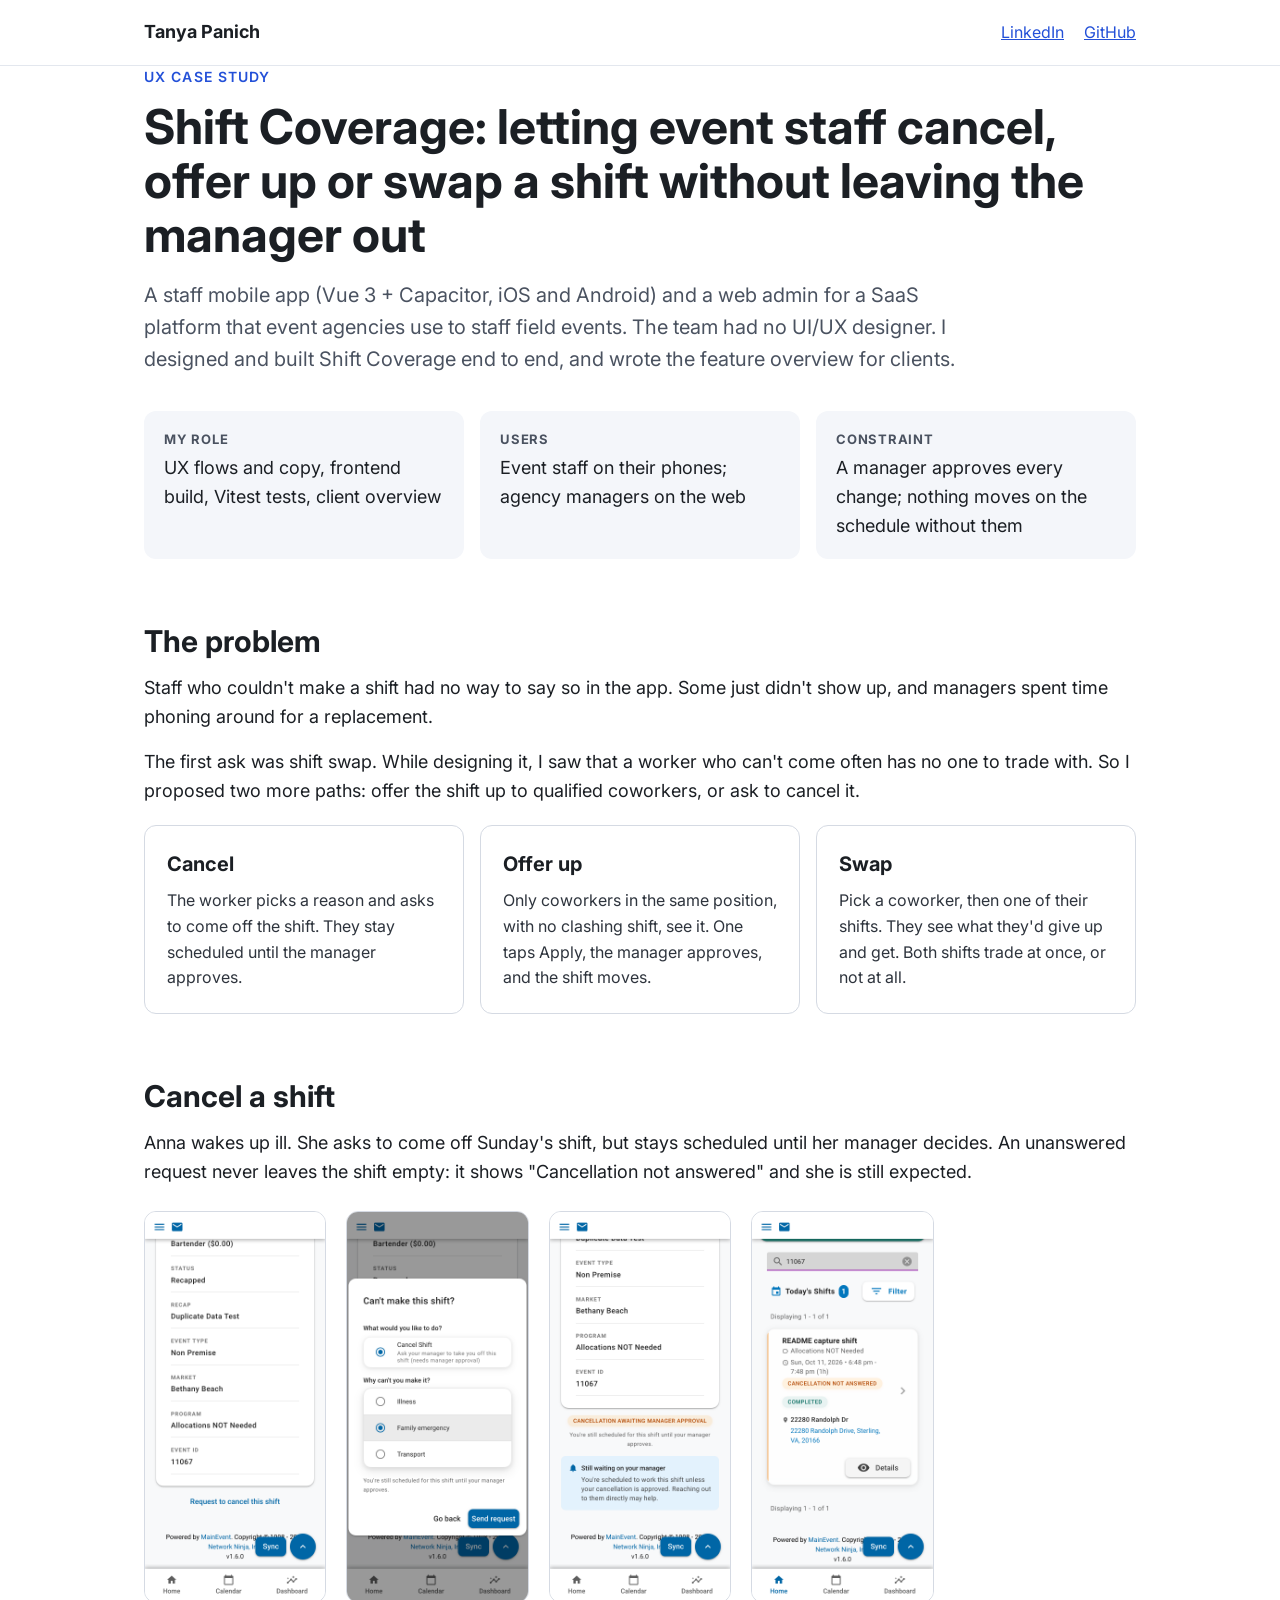
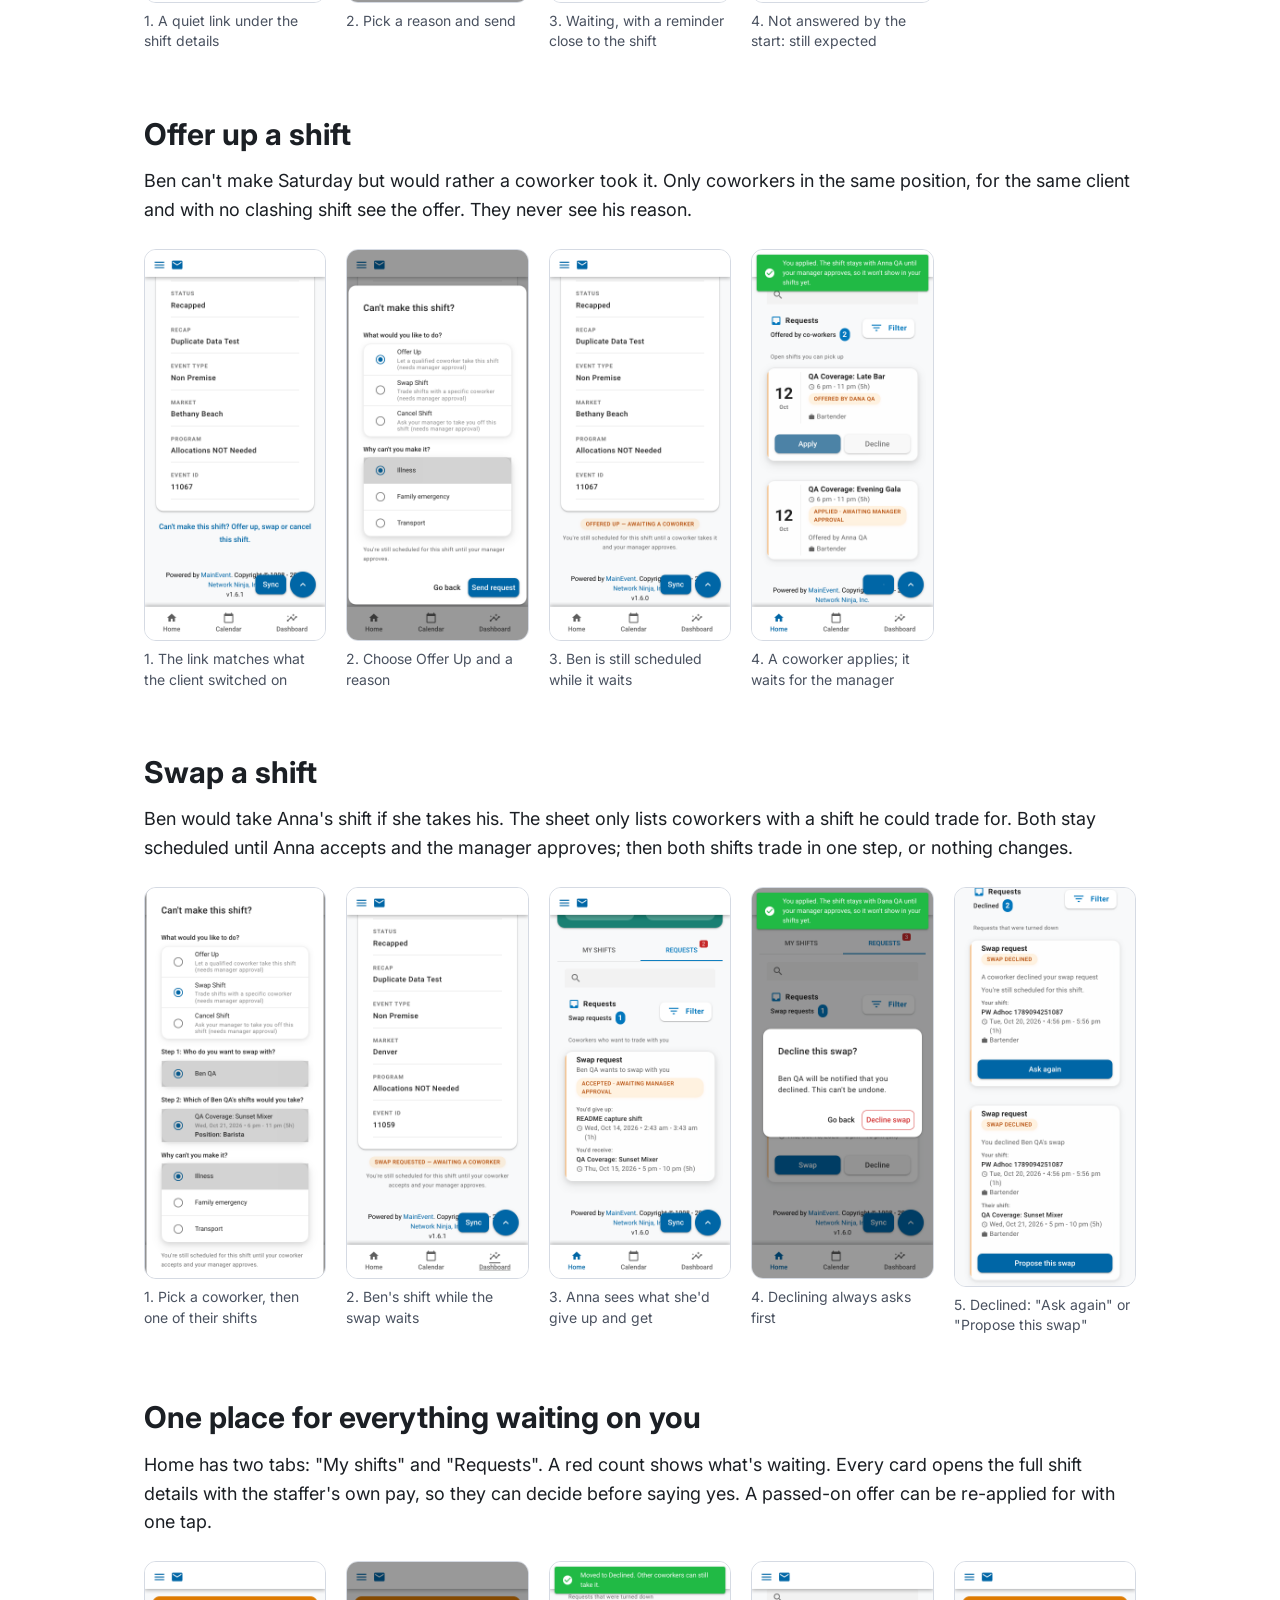
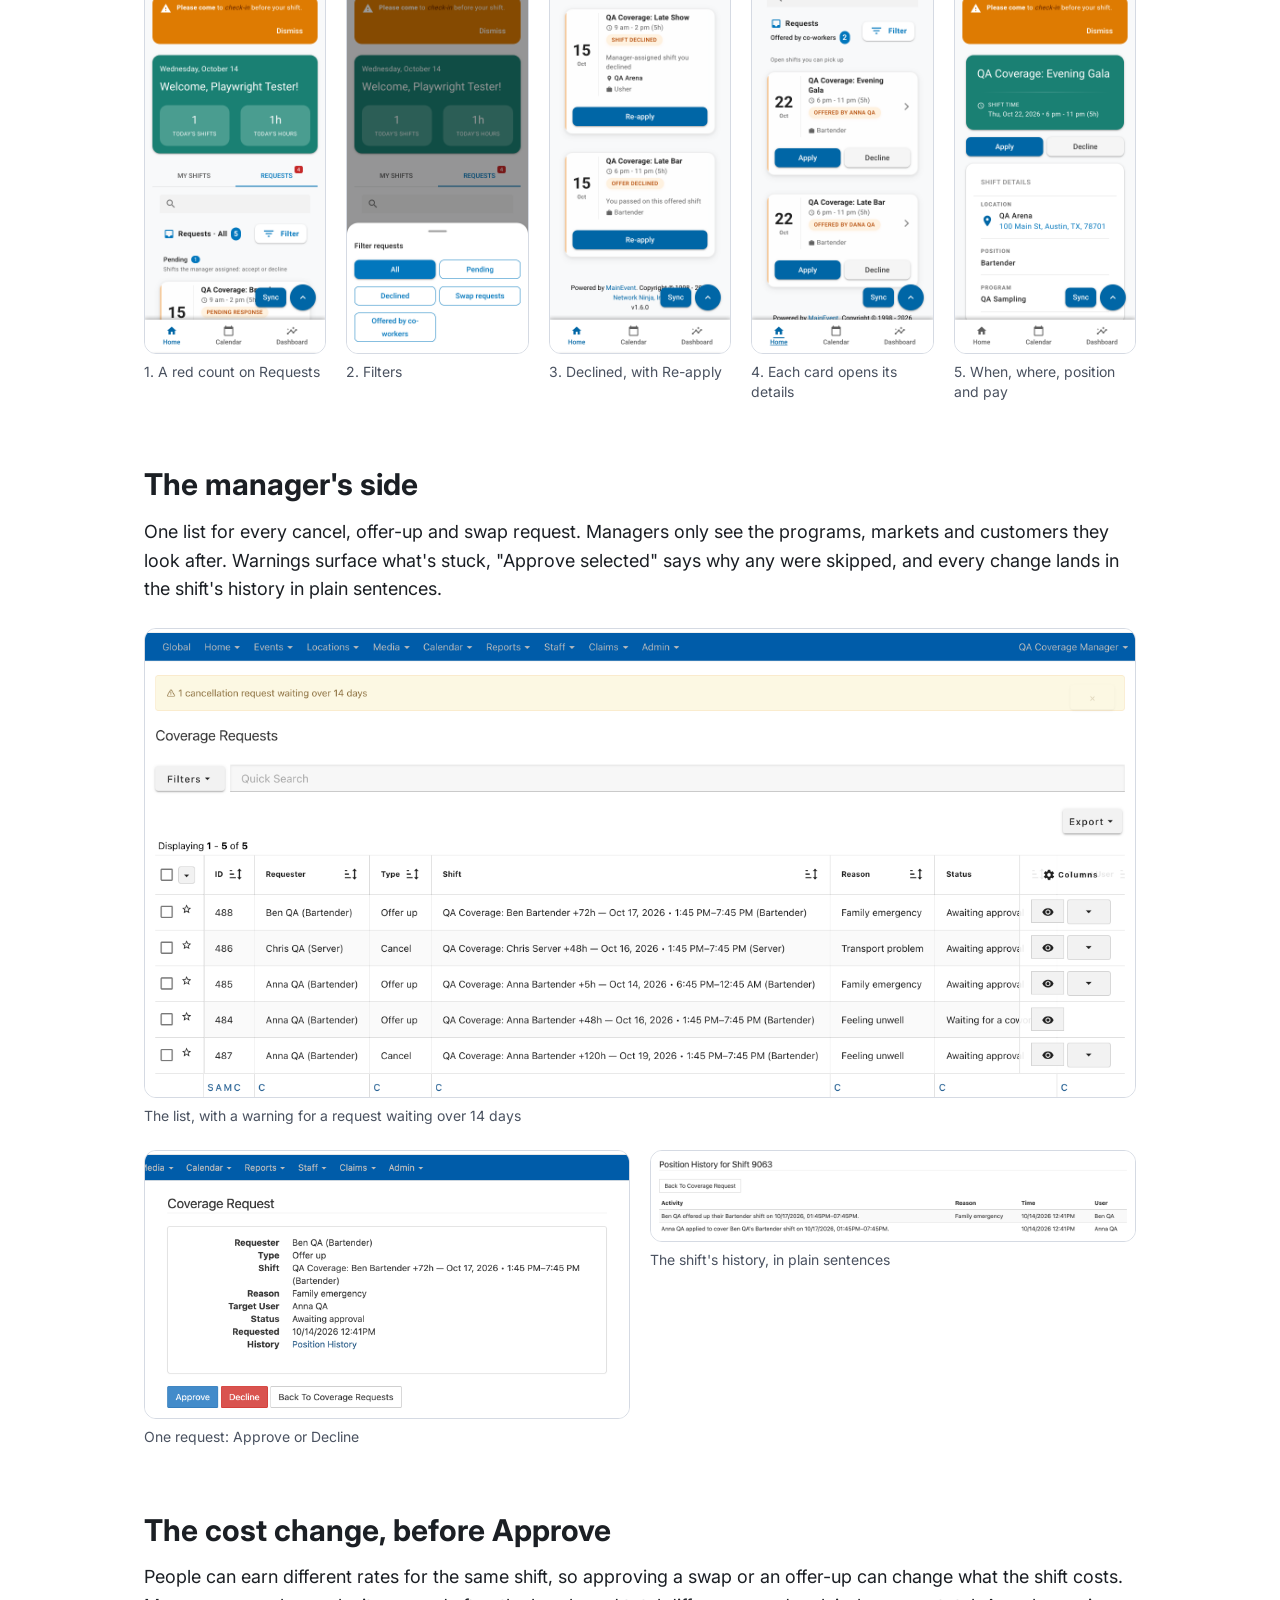
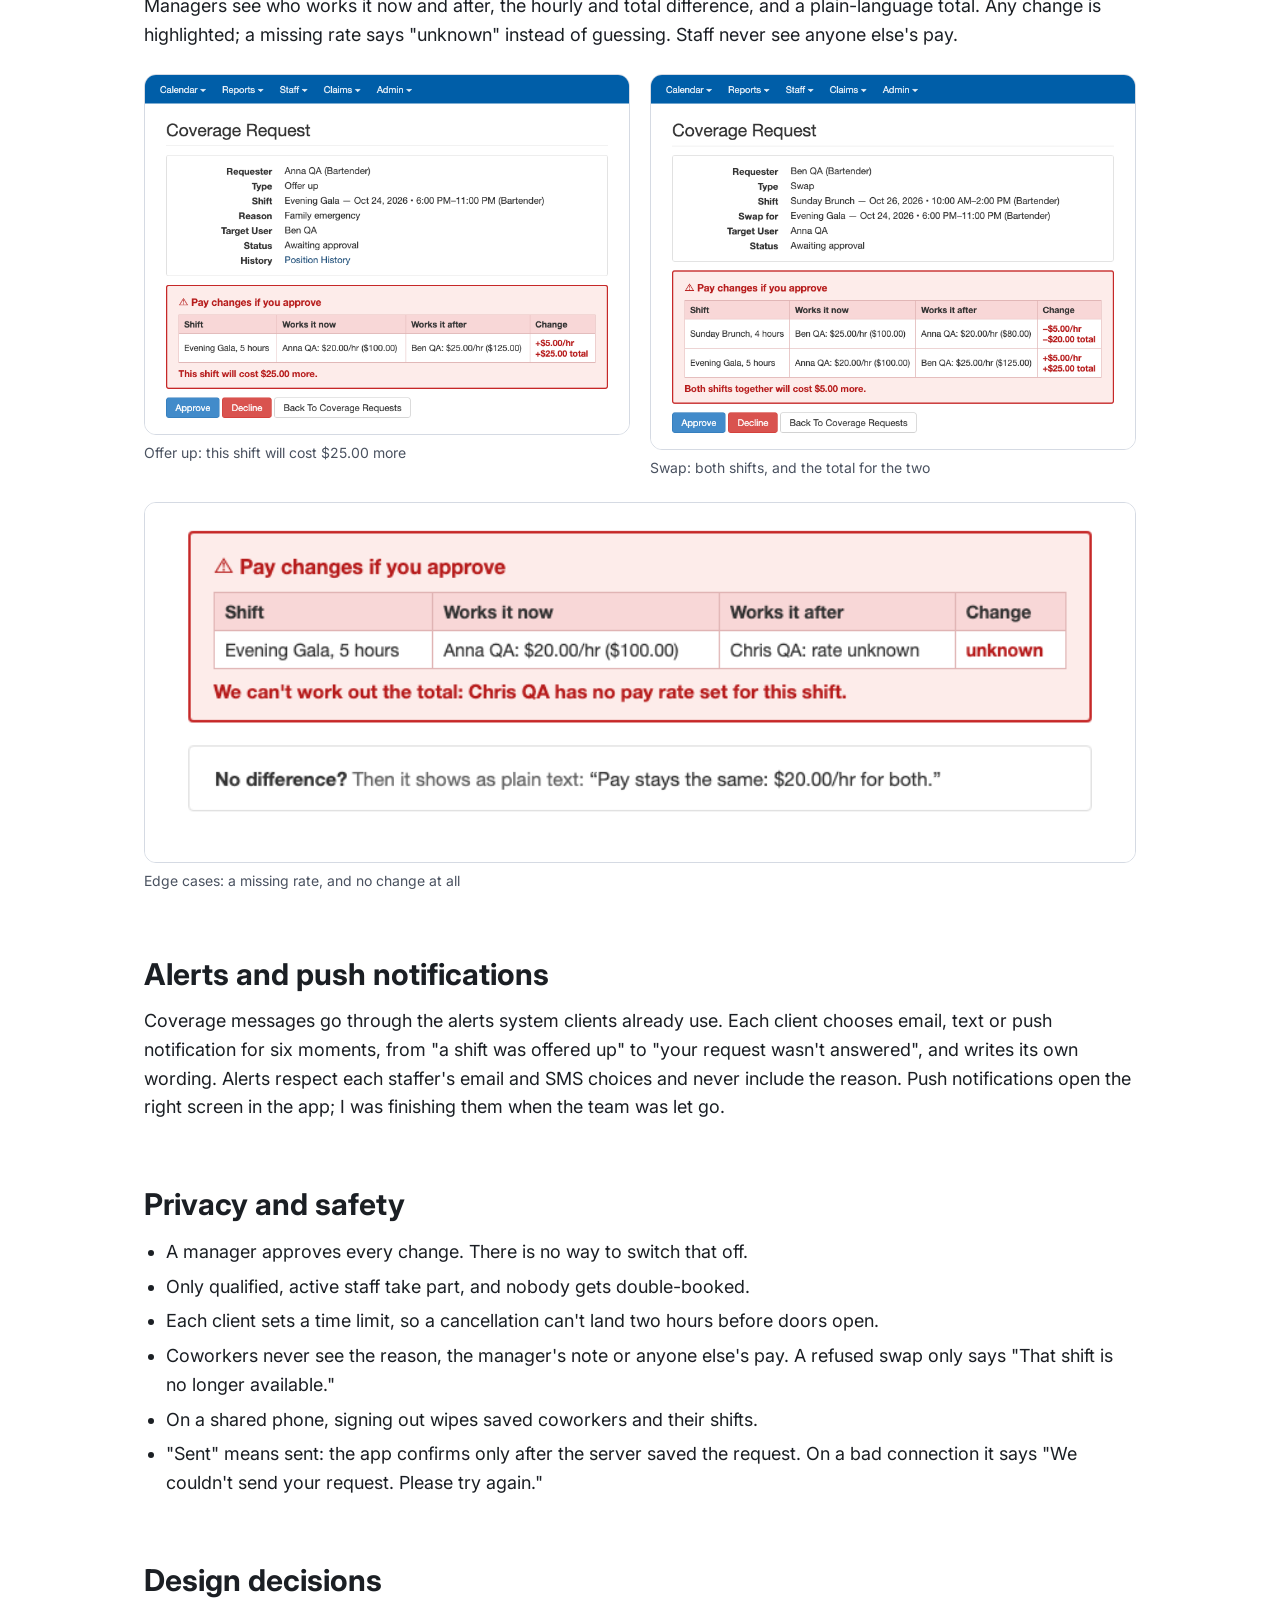
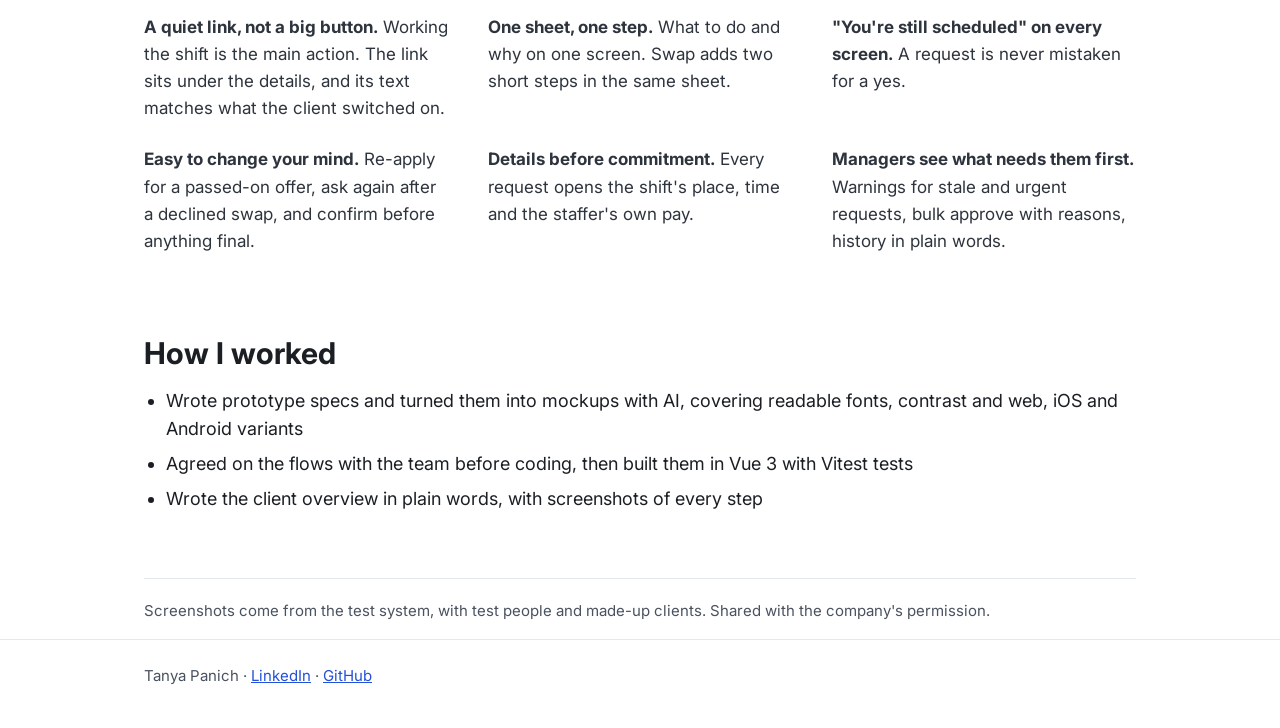
==== shift-coverage/index.html @ e31f06aa "Add files via upload" ====
<!doctype html>
<html lang="en">
<head>
<meta charset="utf-8">
<meta name="viewport" content="width=device-width, initial-scale=1">
<title>Shift Coverage case study · Tanya Panich</title>
<meta name="description" content="UX case study: letting event staff cancel, offer up or swap a shift from their phone, with the manager in control.">
<link rel="preconnect" href="https://fonts.googleapis.com">
<link rel="stylesheet" href="https://fonts.googleapis.com/css2?family=Inter:wght@400;600;700&display=swap">
<link rel="stylesheet" href="../style.css">
</head>
<body>
<header class="site"><div class="wrap">
<a class="name" href="../">Tanya Panich</a>
<nav><a href="https://www.linkedin.com/in/tanyapanich/">LinkedIn</a><a href="https://github.com/TanyaPanich">GitHub</a></nav>
</div></header>

<main class="wrap">
<p class="eyebrow">UX case study</p>
<h1>Shift Coverage: letting event staff cancel, offer up or swap a shift without leaving the manager out</h1>
<p class="lead">A staff mobile app (Vue 3 + Capacitor, iOS and Android) and a web admin for a SaaS platform that event agencies use to staff field events. The team had no UI/UX designer. I designed and built Shift Coverage end to end, and wrote the feature overview for clients.</p>

<div class="meta">
<div><b>My role</b>UX flows and copy, frontend build, Vitest tests, client overview</div>
<div><b>Users</b>Event staff on their phones; agency managers on the web</div>
<div><b>Constraint</b>A manager approves every change; nothing moves on the schedule without them</div>
</div>

<h2>The problem</h2>
<p>Staff who couldn't make a shift had no way to say so in the app. Some just didn't show up, and managers spent time phoning around for a replacement.</p>
<p>The first ask was shift swap. While designing it, I saw that a worker who can't come often has no one to trade with. So I proposed two more paths: offer the shift up to qualified coworkers, or ask to cancel it.</p>

<div class="cards">
<div class="card"><h3>Cancel</h3><p>The worker picks a reason and asks to come off the shift. They stay scheduled until the manager approves.</p></div>
<div class="card"><h3>Offer up</h3><p>Only coworkers in the same position, with no clashing shift, see it. One taps Apply, the manager approves, and the shift moves.</p></div>
<div class="card"><h3>Swap</h3><p>Pick a coworker, then one of their shifts. They see what they'd give up and get. Both shifts trade at once, or not at all.</p></div>
</div>

<h2>Cancel a shift</h2>
<p>Anna wakes up ill. She asks to come off Sunday's shift, but stays scheduled until her manager decides. An unanswered request never leaves the shift empty: it shows "Cancellation not answered" and she is still expected.</p>
<div class="shots">
<figure><a href="images/cancel-1-request-link.png"><img src="images/cancel-1-request-link.png" alt="Shift details with a quiet Request to cancel this shift link" loading="lazy"></a><figcaption>1. A quiet link under the shift details</figcaption></figure>
<figure><a href="images/cancel-2-pick-a-reason.png"><img src="images/cancel-2-pick-a-reason.png" alt="Sheet to pick a reason and send the request" loading="lazy"></a><figcaption>2. Pick a reason and send</figcaption></figure>
<figure><a href="images/cancel-3-awaiting-approval-and-reminder.png"><img src="images/cancel-3-awaiting-approval-and-reminder.png" alt="Cancellation awaiting manager approval, with a reminder" loading="lazy"></a><figcaption>3. Waiting, with a reminder close to the shift</figcaption></figure>
<figure><a href="images/cancel-4-not-answered.png"><img src="images/cancel-4-not-answered.png" alt="Shift card labelled Cancellation not answered" loading="lazy"></a><figcaption>4. Not answered by the start: still expected</figcaption></figure>
</div>

<h2>Offer up a shift</h2>
<p>Ben can't make Saturday but would rather a coworker took it. Only coworkers in the same position, for the same client and with no clashing shift see the offer. They never see his reason.</p>
<div class="shots">
<figure><a href="images/offer-1b-link-offer-swap-or-cancel.png"><img src="images/offer-1b-link-offer-swap-or-cancel.png" alt="Link: Can't make this shift? Offer up, swap or cancel this shift." loading="lazy"></a><figcaption>1. The link matches what the client switched on</figcaption></figure>
<figure><a href="images/offer-2b-choose-offer-up-swap-or-cancel.png"><img src="images/offer-2b-choose-offer-up-swap-or-cancel.png" alt="Sheet with Offer Up selected and a reason" loading="lazy"></a><figcaption>2. Choose Offer Up and a reason</figcaption></figure>
<figure><a href="images/offer-3-awaiting-a-coworker.png"><img src="images/offer-3-awaiting-a-coworker.png" alt="Offered up, awaiting a coworker" loading="lazy"></a><figcaption>3. Ben is still scheduled while it waits</figcaption></figure>
<figure><a href="images/offer-4-coworker-applies.png"><img src="images/offer-4-coworker-applies.png" alt="Coworker view with Apply and Decline" loading="lazy"></a><figcaption>4. A coworker applies; it waits for the manager</figcaption></figure>
</div>

<h2>Swap a shift</h2>
<p>Ben would take Anna's shift if she takes his. The sheet only lists coworkers with a shift he could trade for. Both stay scheduled until Anna accepts and the manager approves; then both shifts trade in one step, or nothing changes.</p>
<div class="shots">
<figure><a href="images/swap-3-pick-coworker-and-shift.png"><img src="images/swap-3-pick-coworker-and-shift.png" alt="Swap Shift: step 1 pick a coworker, step 2 pick one of their shifts" loading="lazy"></a><figcaption>1. Pick a coworker, then one of their shifts</figcaption></figure>
<figure><a href="images/swap-4-swap-requested.png"><img src="images/swap-4-swap-requested.png" alt="Swap requested, awaiting a coworker" loading="lazy"></a><figcaption>2. Ben's shift while the swap waits</figcaption></figure>
<figure><a href="images/swap-1-swap-request-card.png"><img src="images/swap-1-swap-request-card.png" alt="Swap request card showing what you would give up and receive" loading="lazy"></a><figcaption>3. Anna sees what she'd give up and get</figcaption></figure>
<figure><a href="images/swap-2-decline-asks-first.png"><img src="images/swap-2-decline-asks-first.png" alt="Decline this swap confirmation dialog" loading="lazy"></a><figcaption>4. Declining always asks first</figcaption></figure>
<figure><a href="images/swap-5-declined-ask-again.png"><img src="images/swap-5-declined-ask-again.png" alt="Declined swap with Ask again and Propose this swap" loading="lazy"></a><figcaption>5. Declined: "Ask again" or "Propose this swap"</figcaption></figure>
</div>

<h2>One place for everything waiting on you</h2>
<p>Home has two tabs: "My shifts" and "Requests". A red count shows what's waiting. Every card opens the full shift details with the staffer's own pay, so they can decide before saying yes. A passed-on offer can be re-applied for with one tap.</p>
<div class="shots">
<figure><a href="images/requests-1-tab-with-red-count.png"><img src="images/requests-1-tab-with-red-count.png" alt="Home with My shifts and Requests tabs and a red count" loading="lazy"></a><figcaption>1. A red count on Requests</figcaption></figure>
<figure><a href="images/requests-2-filters.png"><img src="images/requests-2-filters.png" alt="Filter sheet: All, Pending, Declined, Swap requests, Offered by co-workers" loading="lazy"></a><figcaption>2. Filters</figcaption></figure>
<figure><a href="images/requests-3-declined-and-reapply.png"><img src="images/requests-3-declined-and-reapply.png" alt="Declined requests with Re-apply buttons" loading="lazy"></a><figcaption>3. Declined, with Re-apply</figcaption></figure>
<figure><a href="images/details-1-card-with-arrow.png"><img src="images/details-1-card-with-arrow.png" alt="Request cards with an arrow to details" loading="lazy"></a><figcaption>4. Each card opens its details</figcaption></figure>
<figure><a href="images/details-2-shift-details.png"><img src="images/details-2-shift-details.png" alt="Shift details with Apply and Decline" loading="lazy"></a><figcaption>5. When, where, position and pay</figcaption></figure>
</div>

<h2>The manager's side</h2>
<p>One list for every cancel, offer-up and swap request. Managers only see the programs, markets and customers they look after. Warnings surface what's stuck, "Approve selected" says why any were skipped, and every change lands in the shift's history in plain sentences.</p>
<div class="shots wide">
<figure><a href="images/manager-1-coverage-requests-list.png"><img src="images/manager-1-coverage-requests-list.png" alt="Coverage Requests list with a warning about a request waiting over 14 days" loading="lazy"></a><figcaption>The list, with a warning for a request waiting over 14 days</figcaption></figure>
</div>
<div class="shots two">
<figure><a href="images/manager-2-approve-or-decline.png"><img src="images/manager-2-approve-or-decline.png" alt="One coverage request with Approve and Decline" loading="lazy"></a><figcaption>One request: Approve or Decline</figcaption></figure>
<figure><a href="images/manager-3-shift-history.png"><img src="images/manager-3-shift-history.png" alt="Position history table in plain sentences" loading="lazy"></a><figcaption>The shift's history, in plain sentences</figcaption></figure>
</div>

<h2>The cost change, before Approve</h2>
<p>People can earn different rates for the same shift, so approving a swap or an offer-up can change what the shift costs. Managers see who works it now and after, the hourly and total difference, and a plain-language total. Any change is highlighted; a missing rate says "unknown" instead of guessing. Staff never see anyone else's pay.</p>
<div class="shots two">
<figure><a href="images/pay-change-offer.png"><img src="images/pay-change-offer.png" alt="Offer-up request where approving costs 25 dollars more" loading="lazy"></a><figcaption>Offer up: this shift will cost $25.00 more</figcaption></figure>
<figure><a href="images/pay-change-swap.png"><img src="images/pay-change-swap.png" alt="Swap request with both shifts and the total difference" loading="lazy"></a><figcaption>Swap: both shifts, and the total for the two</figcaption></figure>
</div>
<div class="shots two">
<figure><a href="images/pay-change-unknown.png"><img src="images/pay-change-unknown.png" alt="A missing pay rate shown as unknown" loading="lazy"></a><figcaption>Edge cases: a missing rate, and no change at all</figcaption></figure>
</div>

<h2>Alerts and push notifications</h2>
<p>Coverage messages go through the alerts system clients already use. Each client chooses email, text or push notification for six moments, from "a shift was offered up" to "your request wasn't answered", and writes its own wording. Alerts respect each staffer's email and SMS choices and never include the reason. Push notifications open the right screen in the app; I was finishing them when the team was let go.</p>

<h2>Privacy and safety</h2>
<ul>
<li>A manager approves every change. There is no way to switch that off.</li>
<li>Only qualified, active staff take part, and nobody gets double-booked.</li>
<li>Each client sets a time limit, so a cancellation can't land two hours before doors open.</li>
<li>Coworkers never see the reason, the manager's note or anyone else's pay. A refused swap only says "That shift is no longer available."</li>
<li>On a shared phone, signing out wipes saved coworkers and their shifts.</li>
<li>"Sent" means sent: the app confirms only after the server saved the request. On a bad connection it says "We couldn't send your request. Please try again."</li>
</ul>

<h2>Design decisions</h2>
<div class="decisions">
<p><b>A quiet link, not a big button.</b> Working the shift is the main action. The link sits under the details, and its text matches what the client switched on.</p>
<p><b>One sheet, one step.</b> What to do and why on one screen. Swap adds two short steps in the same sheet.</p>
<p><b>"You're still scheduled" on every screen.</b> A request is never mistaken for a yes.</p>
<p><b>Easy to change your mind.</b> Re-apply for a passed-on offer, ask again after a declined swap, and confirm before anything final.</p>
<p><b>Details before commitment.</b> Every request opens the shift's place, time and the staffer's own pay.</p>
<p><b>Managers see what needs them first.</b> Warnings for stale and urgent requests, bulk approve with reasons, history in plain words.</p>
</div>

<h2>How I worked</h2>
<ul>
<li>Wrote prototype specs and turned them into mockups with AI, covering readable fonts, contrast and web, iOS and Android variants</li>
<li>Agreed on the flows with the team before coding, then built them in Vue 3 with Vitest tests</li>
<li>Wrote the client overview in plain words, with screenshots of every step</li>
</ul>

<p class="note">Screenshots come from the test system, with test people and made-up clients. Shared with the company's permission.</p>
</main>

<footer><div class="wrap">Tanya Panich · <a href="https://www.linkedin.com/in/tanyapanich/">LinkedIn</a> · <a href="https://github.com/TanyaPanich">GitHub</a></div></footer>
</body>
</html>
---- style.css ----
:root {
  --bg: #ffffff;
  --soft: #f4f6fa;
  --text: #1b1f24;
  --muted: #4a5260;
  --line: #e3e7ee;
  --accent: #2350d8;
  --accent-dark: #1a3ca6;
}
* { box-sizing: border-box; }
html { -webkit-text-size-adjust: 100%; }
body {
  margin: 0;
  background: var(--bg);
  color: var(--text);
  font-family: Inter, system-ui, -apple-system, "Segoe UI", Roboto, sans-serif;
  font-size: 18px;
  line-height: 1.6;
}
a { color: var(--accent); }
a:hover { color: var(--accent-dark); }
.wrap { max-width: 1040px; margin: 0 auto; padding: 0 24px; }
header.site { border-bottom: 1px solid var(--line); }
header.site .wrap { display: flex; flex-wrap: wrap; align-items: center; justify-content: space-between; gap: 8px 24px; padding-top: 18px; padding-bottom: 18px; }
header.site .name { font-weight: 700; text-decoration: none; color: var(--text); }
header.site nav { display: flex; gap: 20px; font-size: 16px; }
main { padding: 56px 0 80px; }
.eyebrow { margin: 0 0 12px; font-size: 14px; font-weight: 600; letter-spacing: 0.08em; text-transform: uppercase; color: var(--accent); }
h1 { margin: 0 0 18px; font-size: clamp(32px, 5vw, 48px); line-height: 1.12; }
h2 { margin: 64px 0 14px; font-size: clamp(24px, 3.2vw, 30px); line-height: 1.25; }
h3 { margin: 0 0 8px; font-size: 20px; }
p { margin: 0 0 16px; }
.lead { font-size: 20px; color: var(--muted); max-width: 820px; }
.meta { display: grid; grid-template-columns: repeat(auto-fit, minmax(220px, 1fr)); gap: 16px; margin: 36px 0 0; }
.meta div { background: var(--soft); border-radius: 12px; padding: 18px 20px; }
.meta b { display: block; font-size: 13px; letter-spacing: 0.06em; text-transform: uppercase; color: var(--muted); margin-bottom: 4px; }
.cards { display: grid; grid-template-columns: repeat(auto-fit, minmax(240px, 1fr)); gap: 16px; margin-top: 20px; }
.card { border: 1px solid #d5dae3; border-radius: 12px; padding: 22px; }
.card p { margin: 0; font-size: 16px; color: #2e343d; }
.shots { display: grid; grid-template-columns: repeat(auto-fill, minmax(170px, 1fr)); gap: 20px; margin: 24px 0 8px; }
.shots.wide { grid-template-columns: 1fr; }
.shots.two { grid-template-columns: repeat(auto-fit, minmax(300px, 1fr)); }
figure { margin: 0; }
figure a { display: block; }
figure img { width: 100%; height: auto; display: block; border: 1px solid #d5dae3; border-radius: 12px; background: #fff; }
figcaption { margin-top: 8px; font-size: 14px; line-height: 1.45; color: var(--muted); }
.decisions { display: grid; grid-template-columns: repeat(auto-fit, minmax(300px, 1fr)); gap: 8px 40px; margin-top: 12px; }
.decisions p { font-size: 17px; color: #2e343d; }
ul { padding-left: 22px; margin: 0 0 16px; }
li { margin: 6px 0; }
.note { margin-top: 64px; padding-top: 20px; border-top: 1px solid var(--line); font-size: 15px; color: var(--muted); }
.project { display: block; text-decoration: none; color: inherit; border: 1px solid #d5dae3; border-radius: 16px; padding: 28px; margin-top: 20px; transition: border-color 0.15s; }
.project:hover { border-color: var(--accent); color: inherit; }
.project h3 { color: var(--accent); }
.project p { color: #2e343d; margin: 0; }
footer { border-top: 1px solid var(--line); padding: 24px 0 40px; font-size: 15px; color: var(--muted); }
@media (max-width: 600px) {
  body { font-size: 17px; }
  main { padding-top: 36px; }
  .shots { grid-template-columns: repeat(2, minmax(0, 1fr)); gap: 14px; }
}
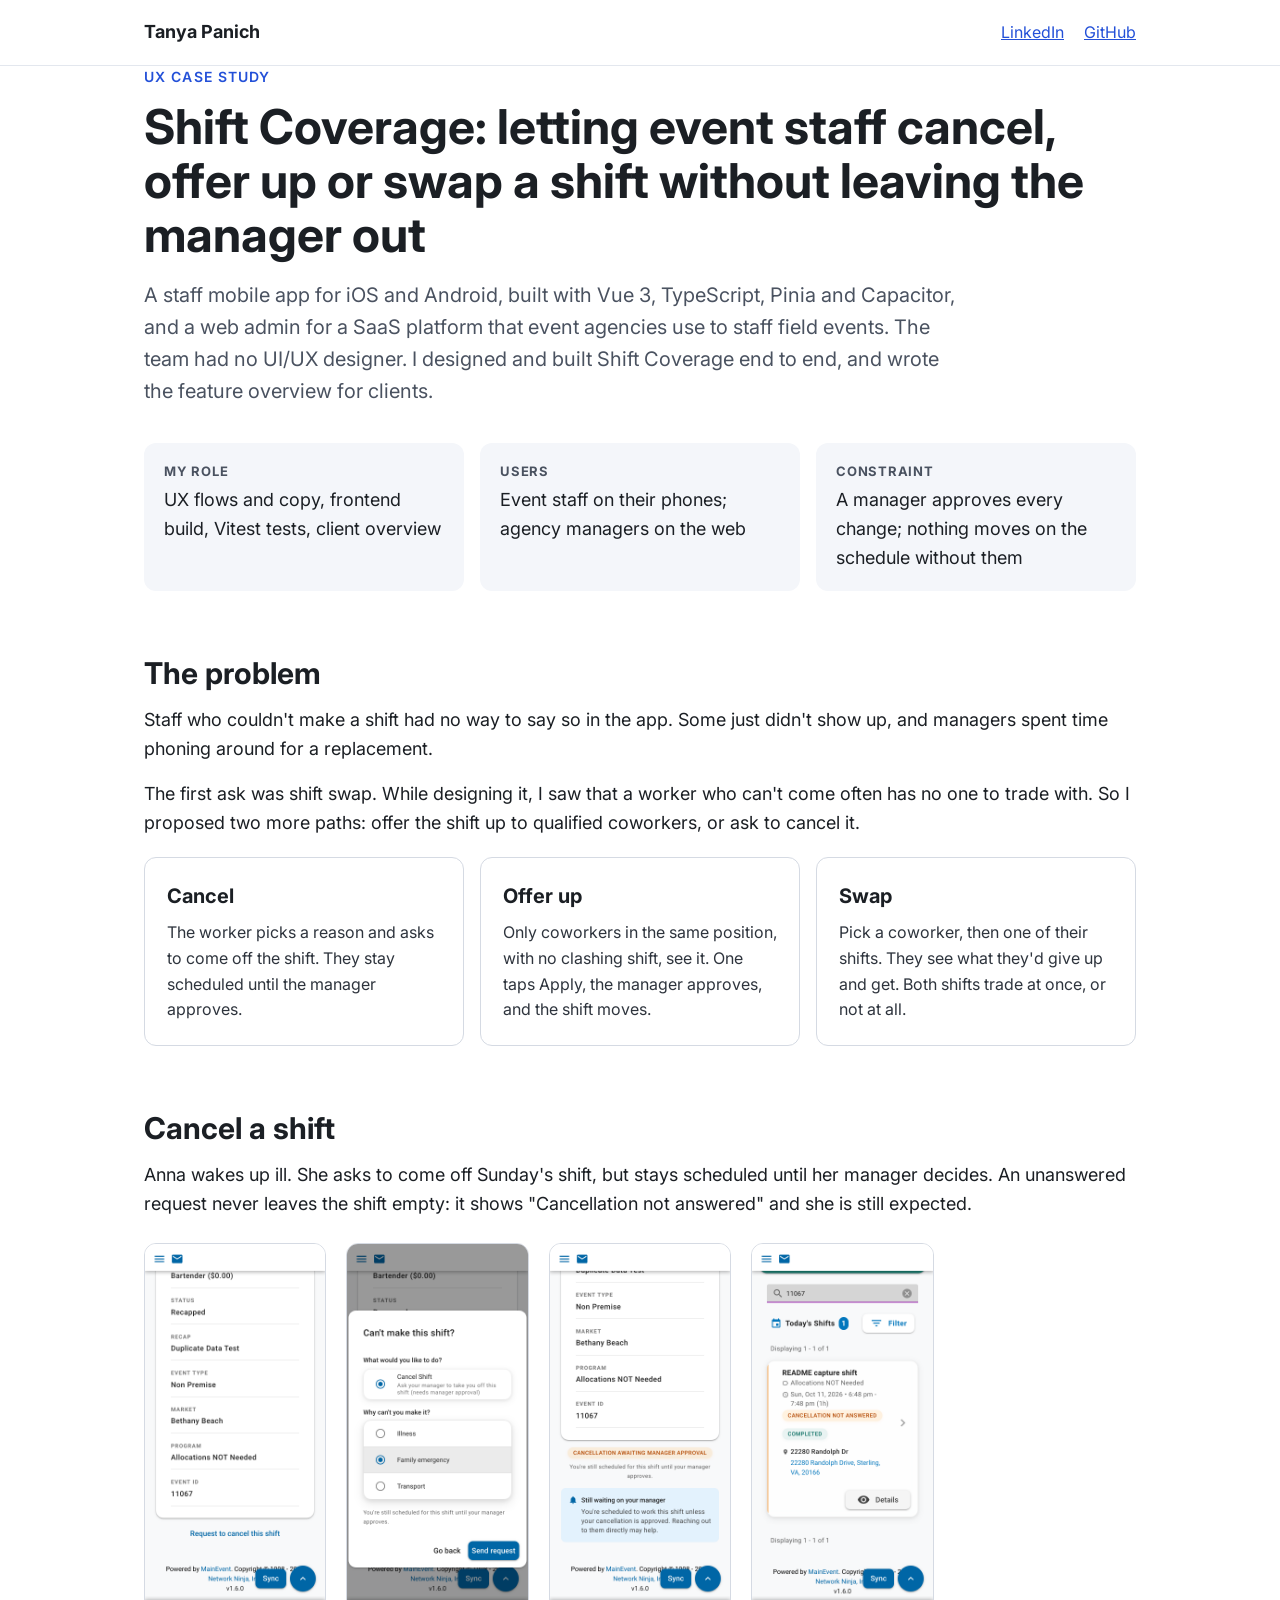
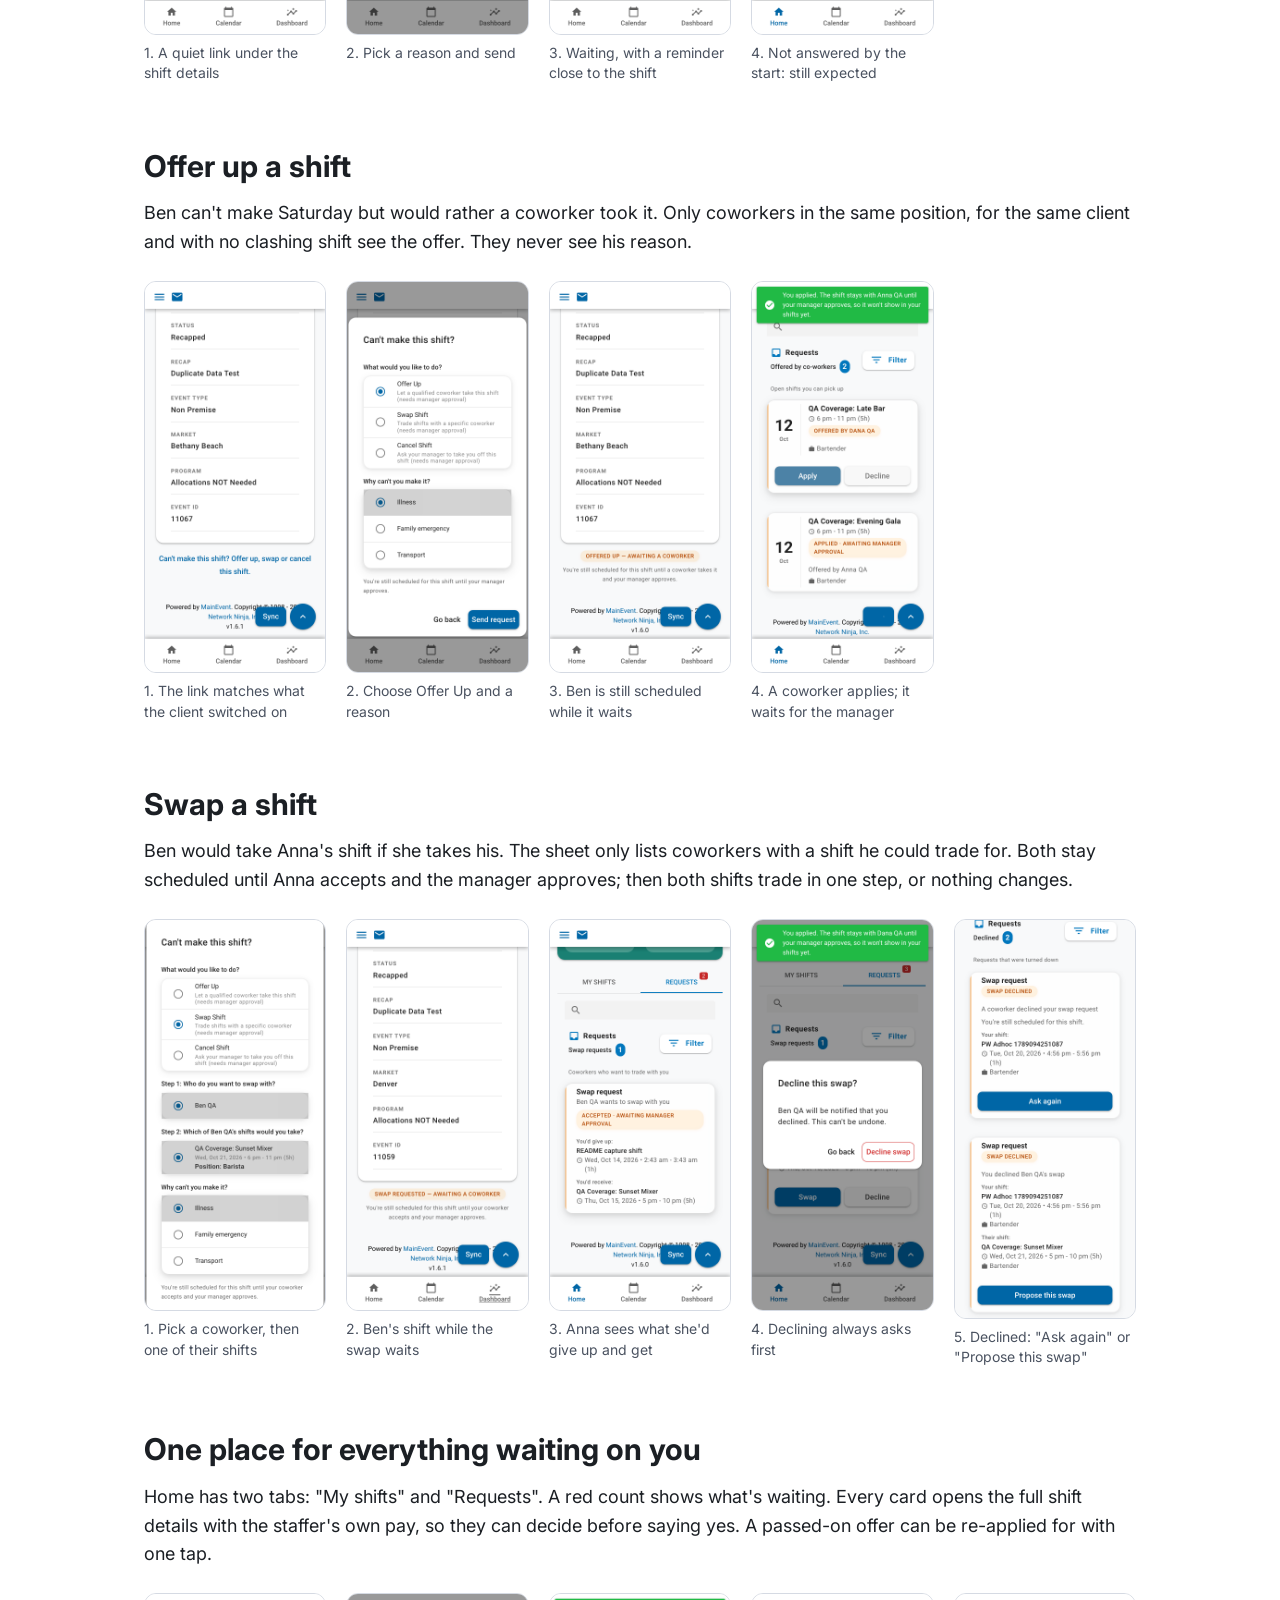
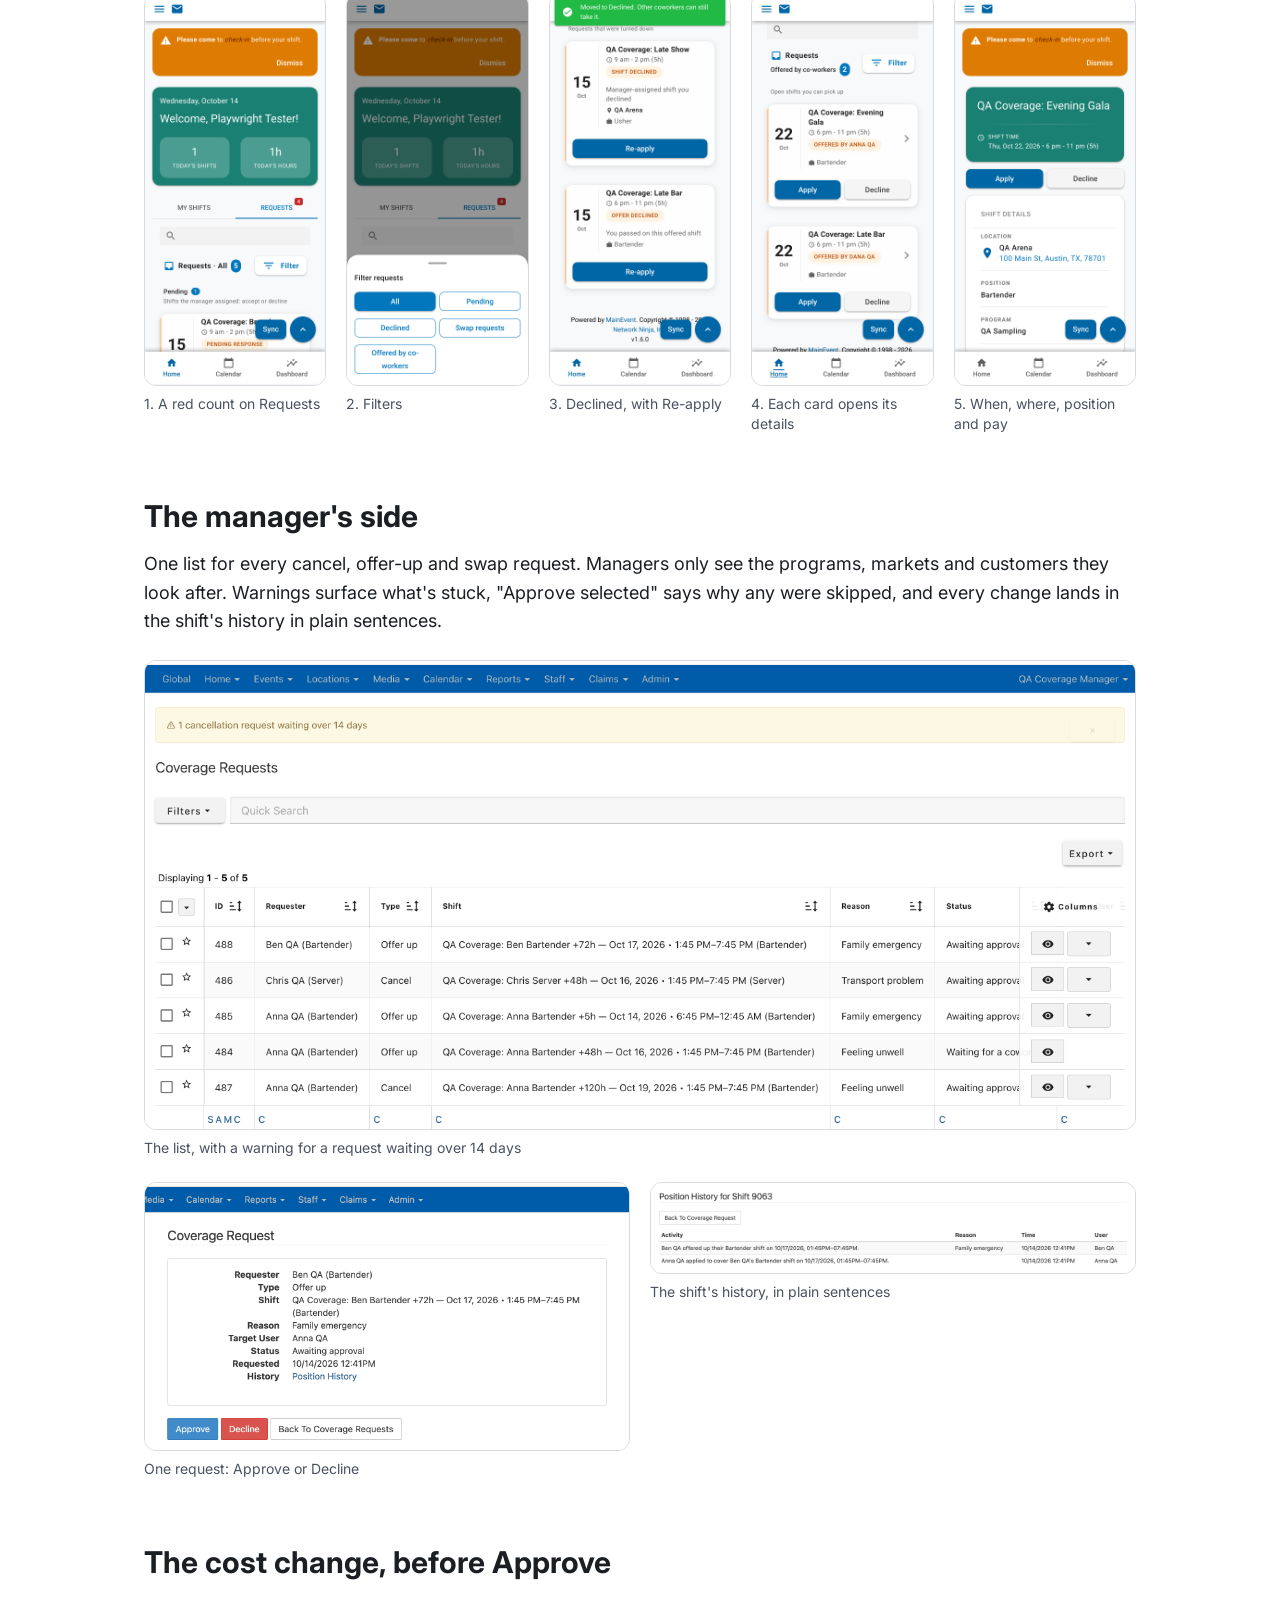
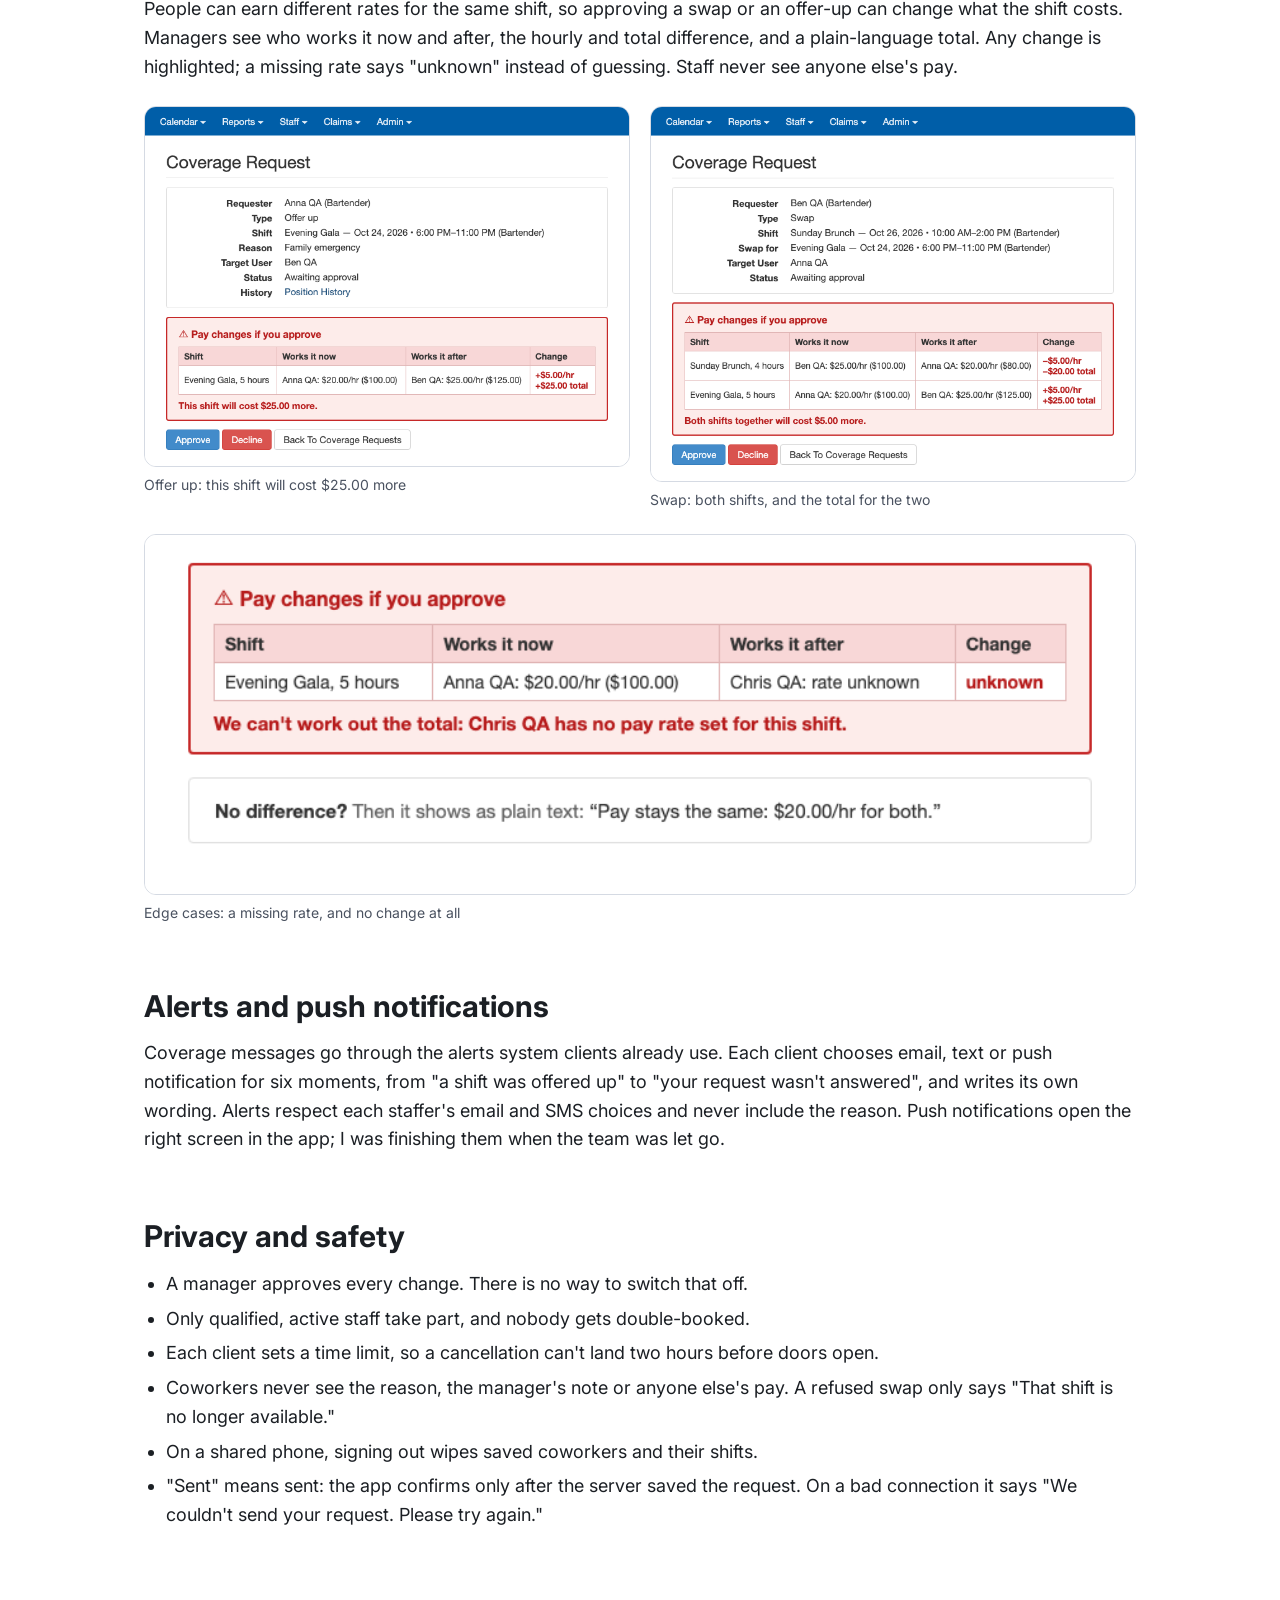
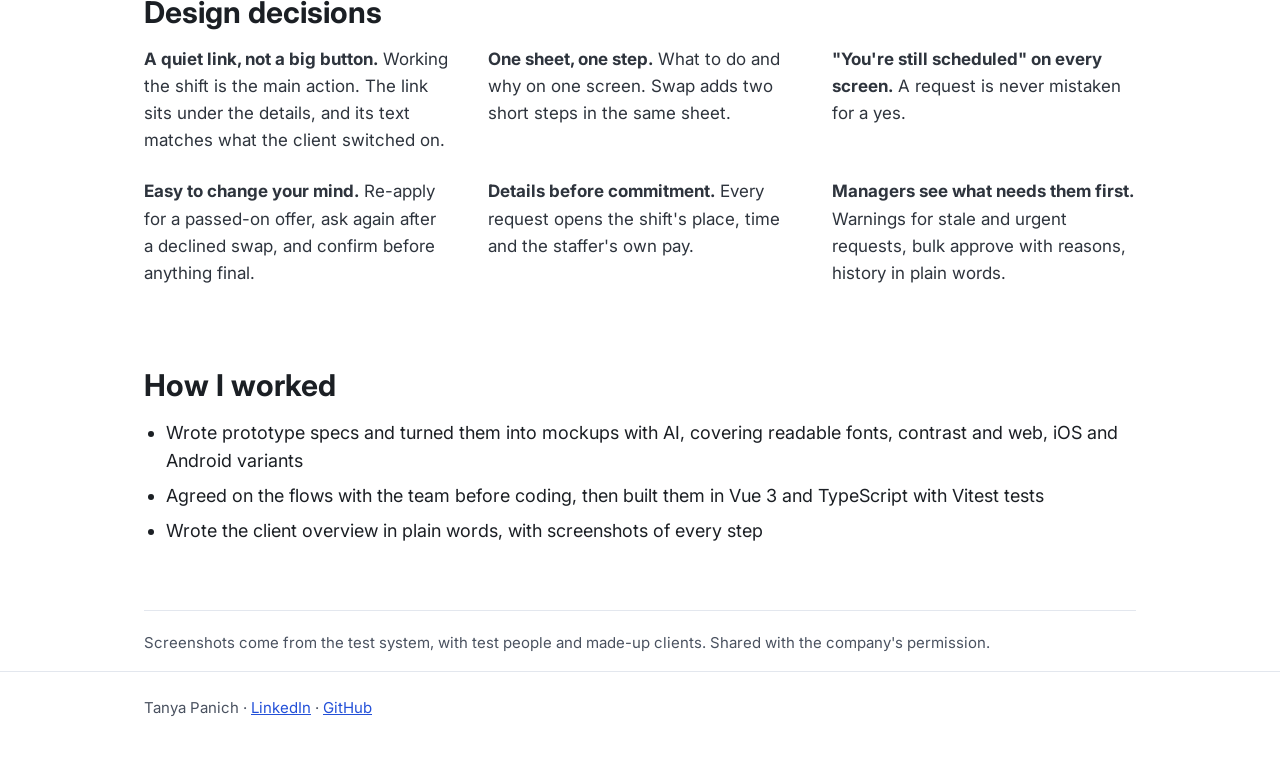
==== commit 8e1a049b: "Add files via upload" ====
--- a/shift-coverage/index.html
+++ b/shift-coverage/index.html
@@ -18,7 +18,7 @@
 <main class="wrap">
 <p class="eyebrow">UX case study</p>
 <h1>Shift Coverage: letting event staff cancel, offer up or swap a shift without leaving the manager out</h1>
-<p class="lead">A staff mobile app (Vue 3 + Capacitor, iOS and Android) and a web admin for a SaaS platform that event agencies use to staff field events. The team had no UI/UX designer. I designed and built Shift Coverage end to end, and wrote the feature overview for clients.</p>
+<p class="lead">A staff mobile app for iOS and Android, built with Vue 3, TypeScript, Pinia and Capacitor, and a web admin for a SaaS platform that event agencies use to staff field events. The team had no UI/UX designer. I designed and built Shift Coverage end to end, and wrote the feature overview for clients.</p>
 
 <div class="meta">
 <div><b>My role</b>UX flows and copy, frontend build, Vitest tests, client overview</div>
@@ -120,7 +120,7 @@
 <h2>How I worked</h2>
 <ul>
 <li>Wrote prototype specs and turned them into mockups with AI, covering readable fonts, contrast and web, iOS and Android variants</li>
-<li>Agreed on the flows with the team before coding, then built them in Vue 3 with Vitest tests</li>
+<li>Agreed on the flows with the team before coding, then built them in Vue 3 and TypeScript with Vitest tests</li>
 <li>Wrote the client overview in plain words, with screenshots of every step</li>
 </ul>
 
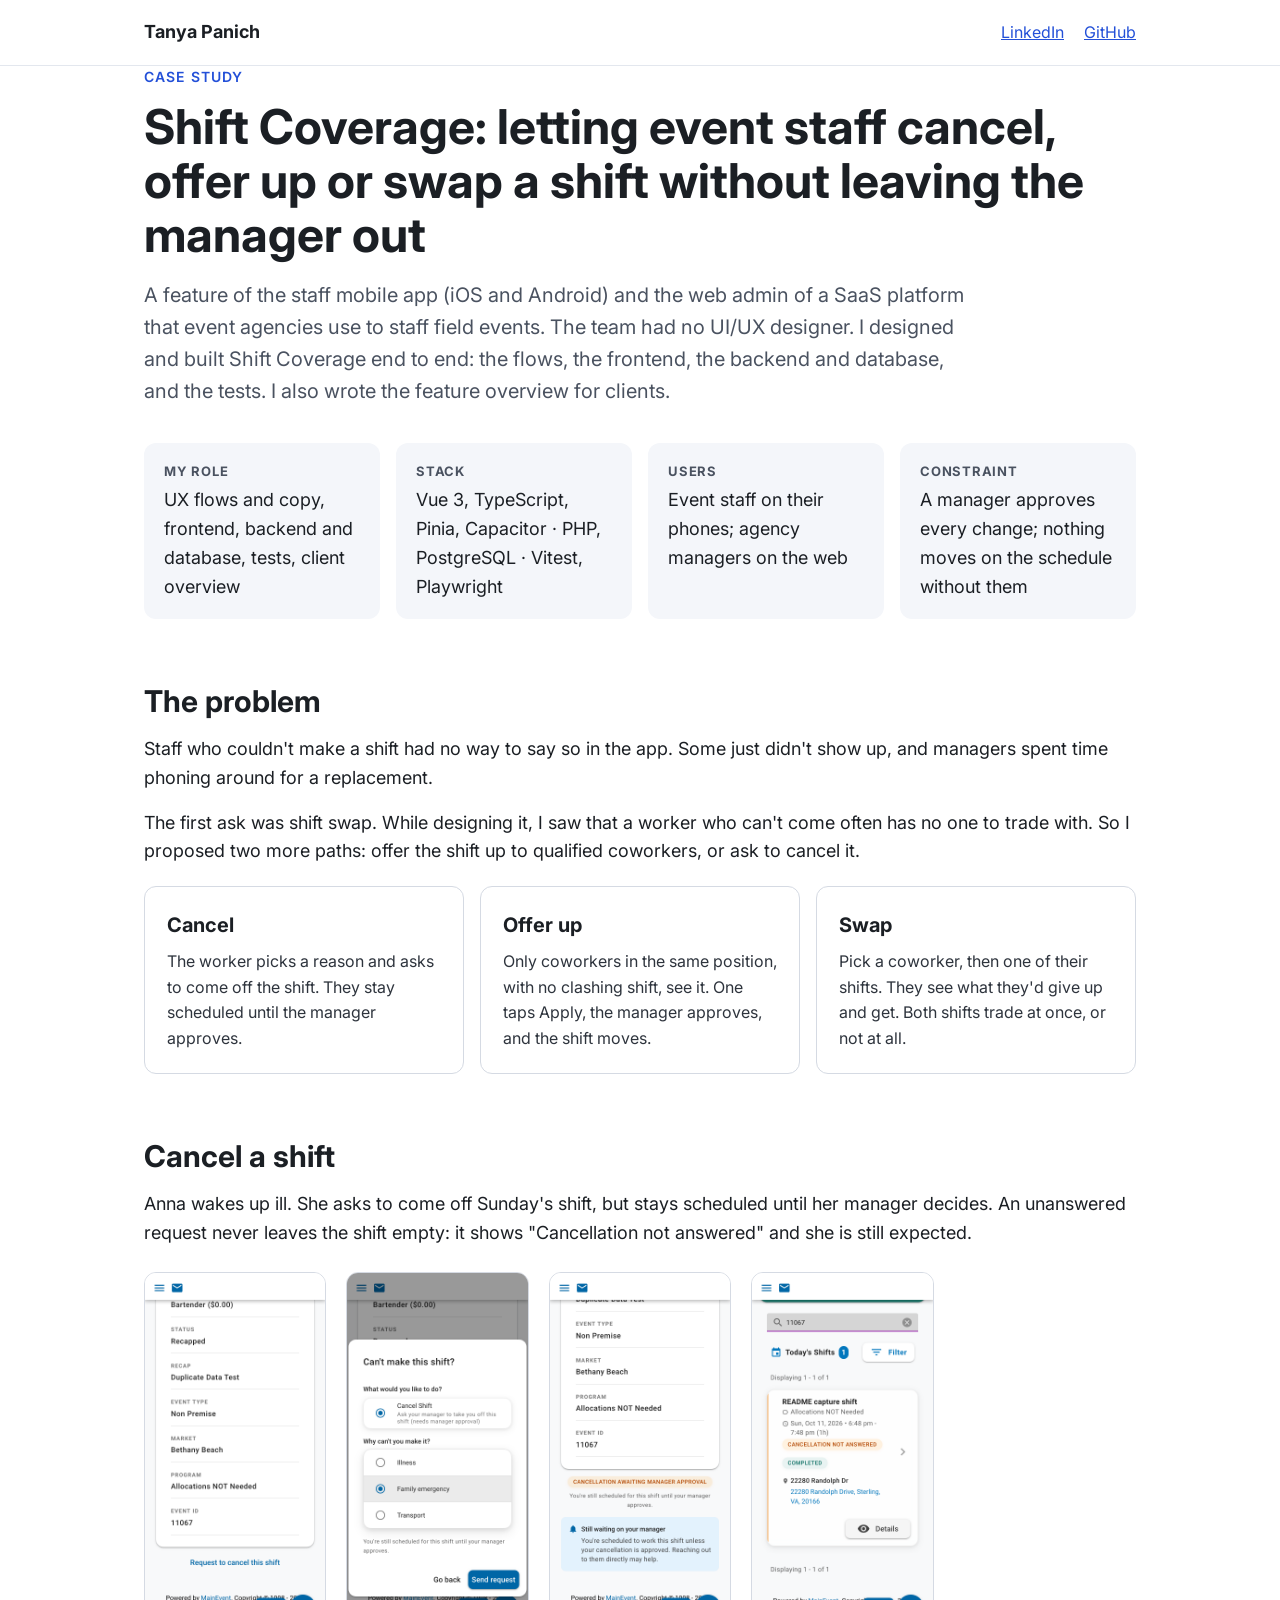
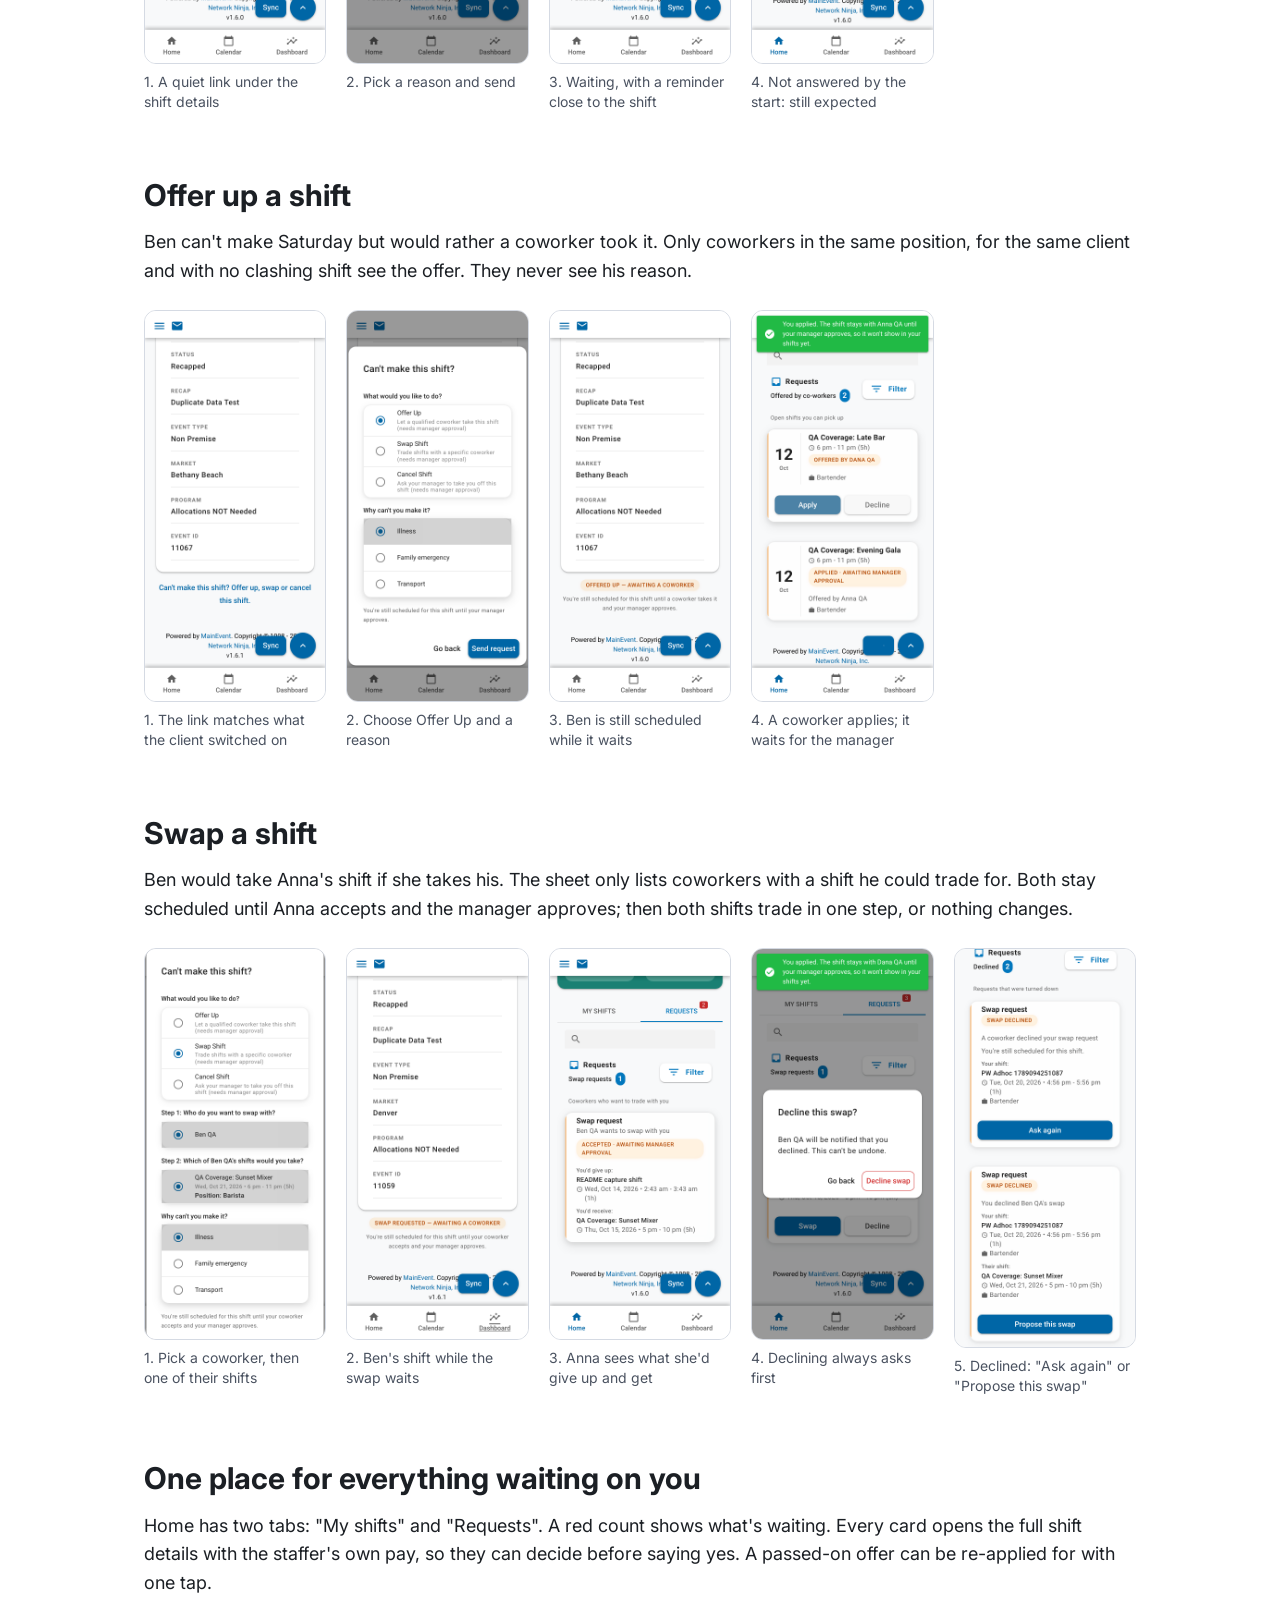
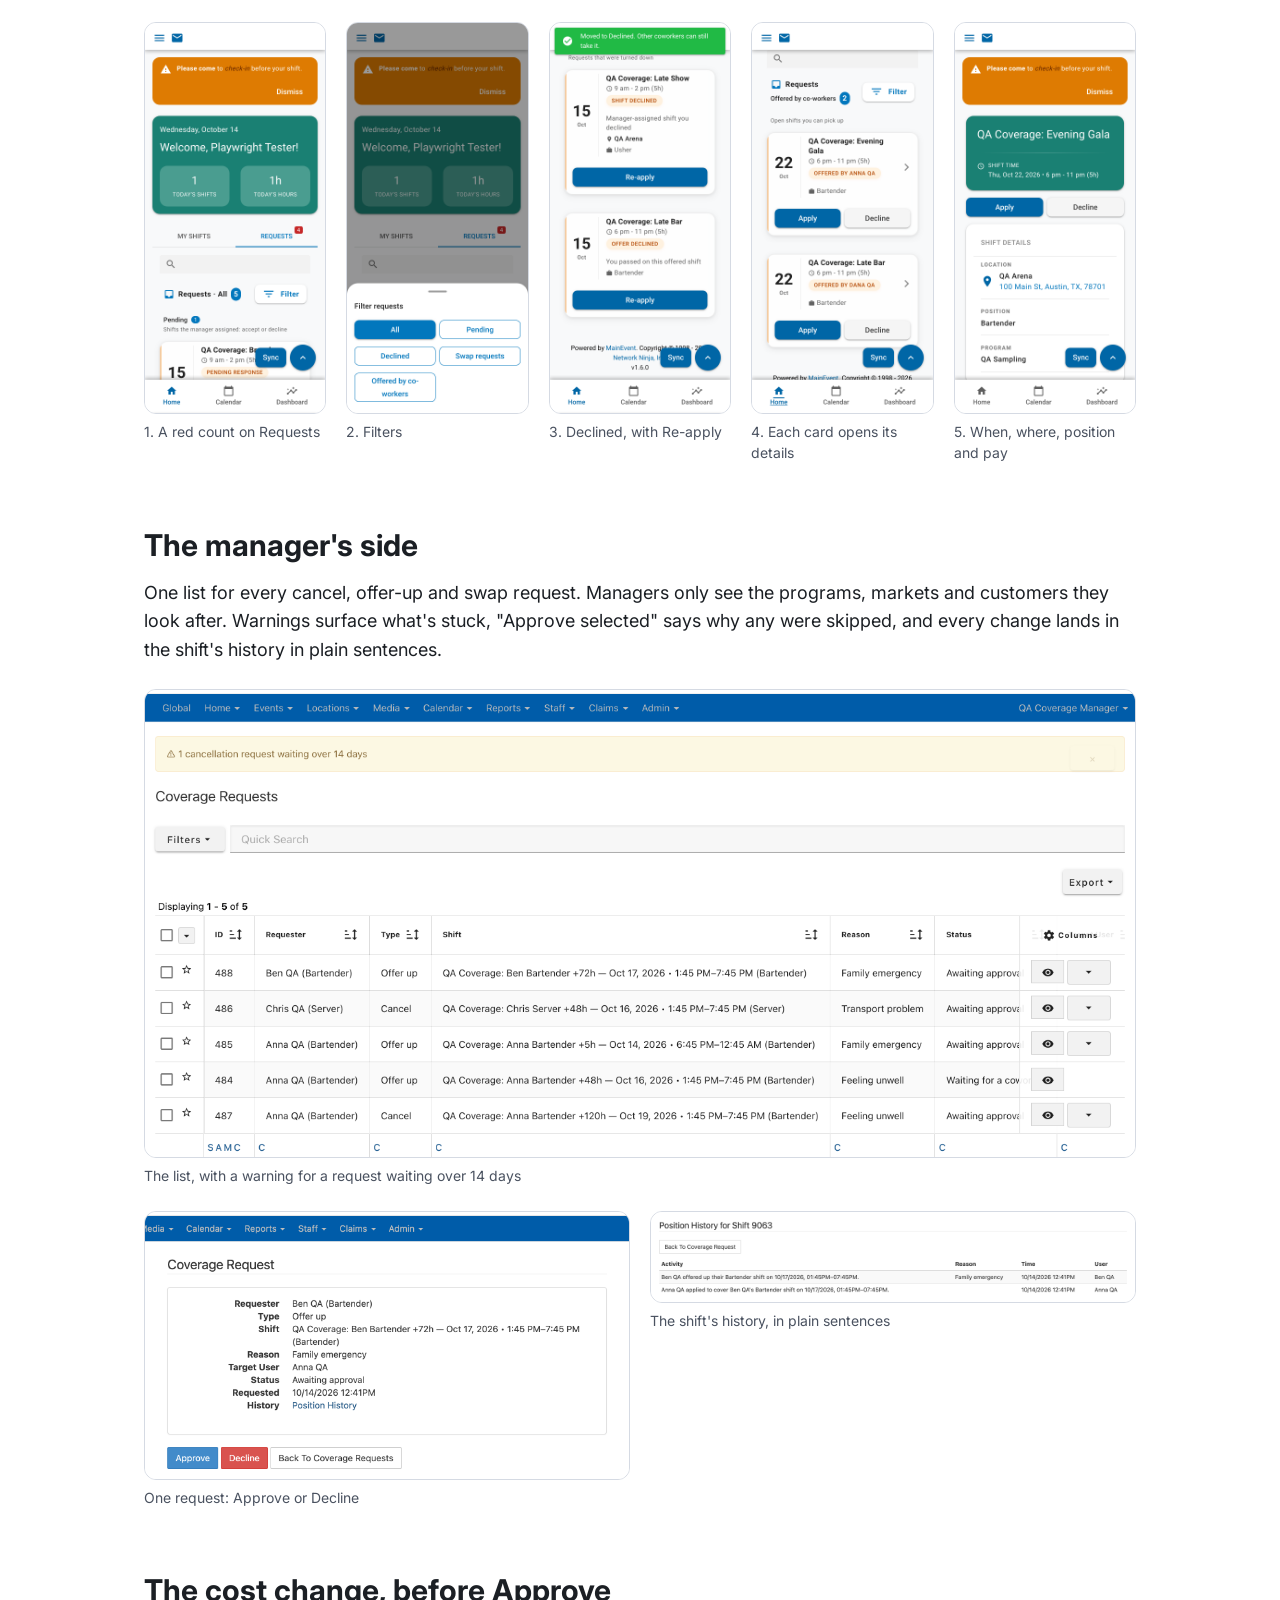
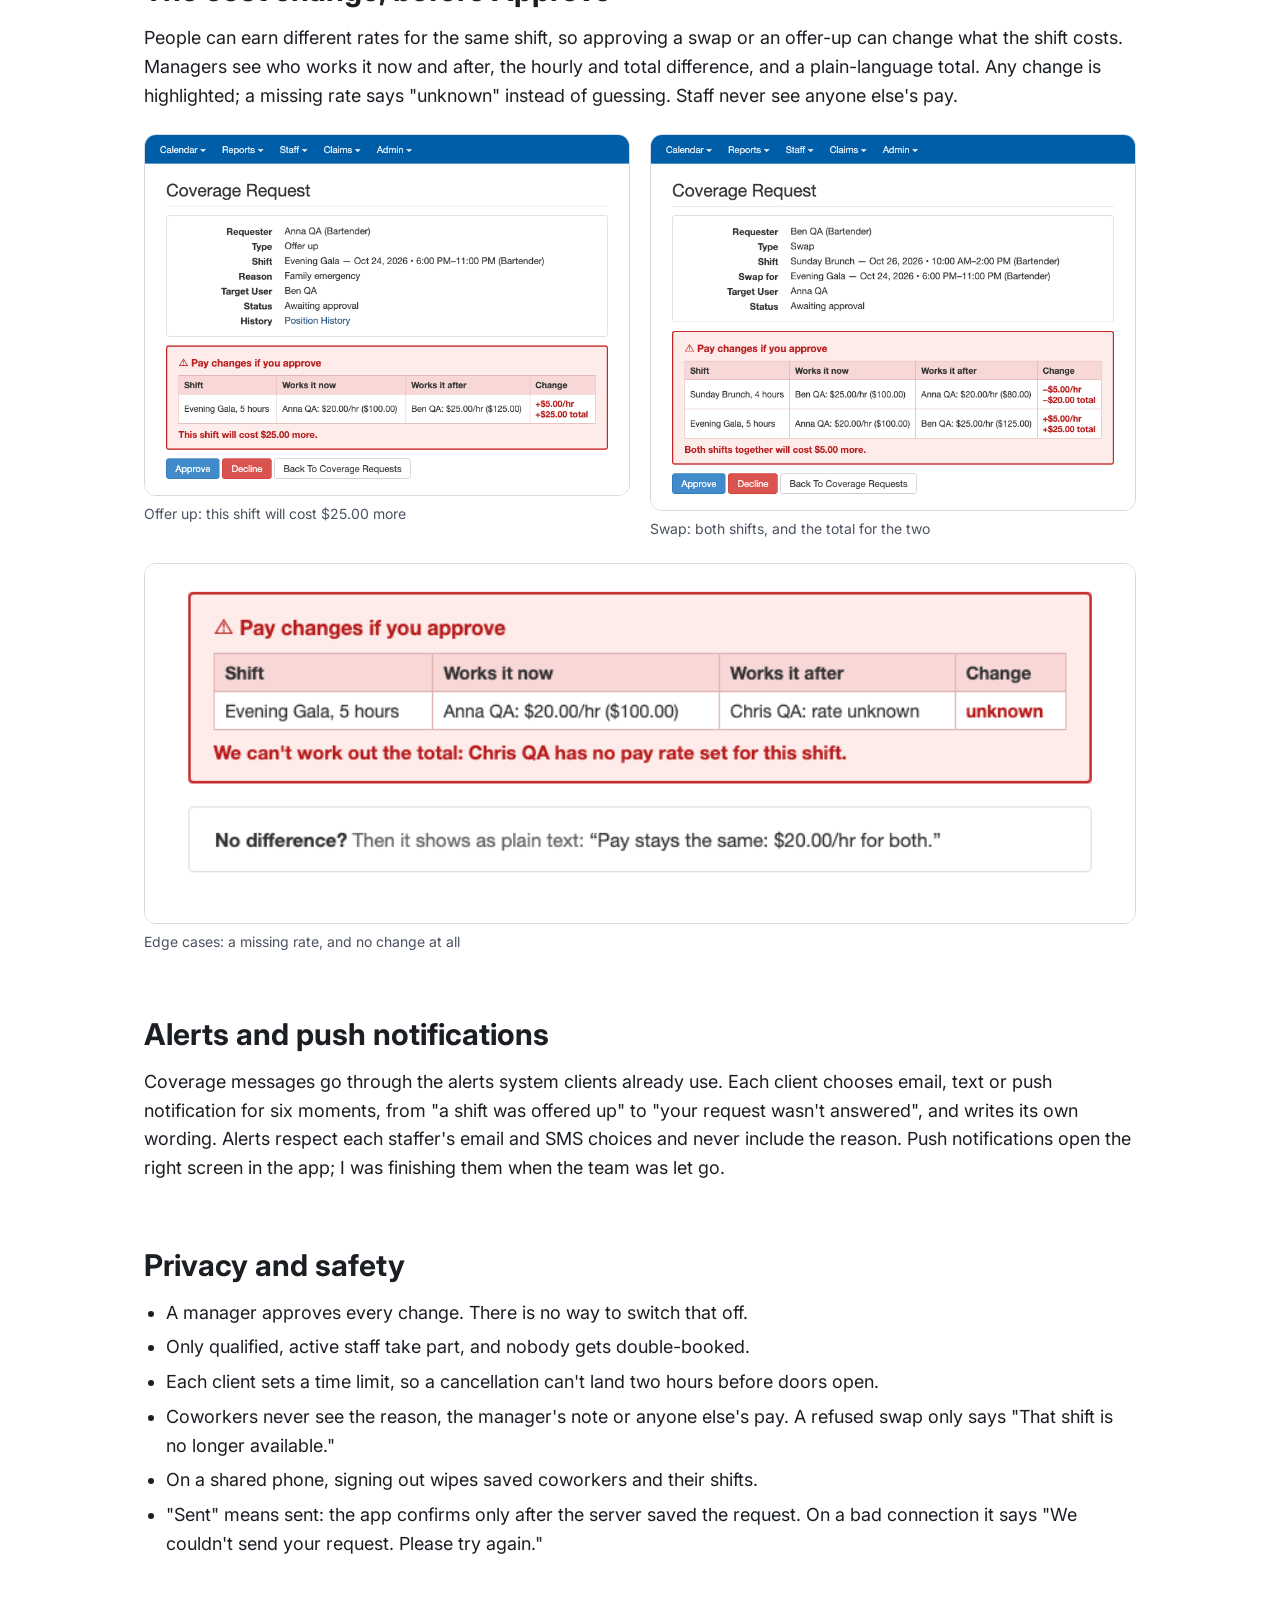
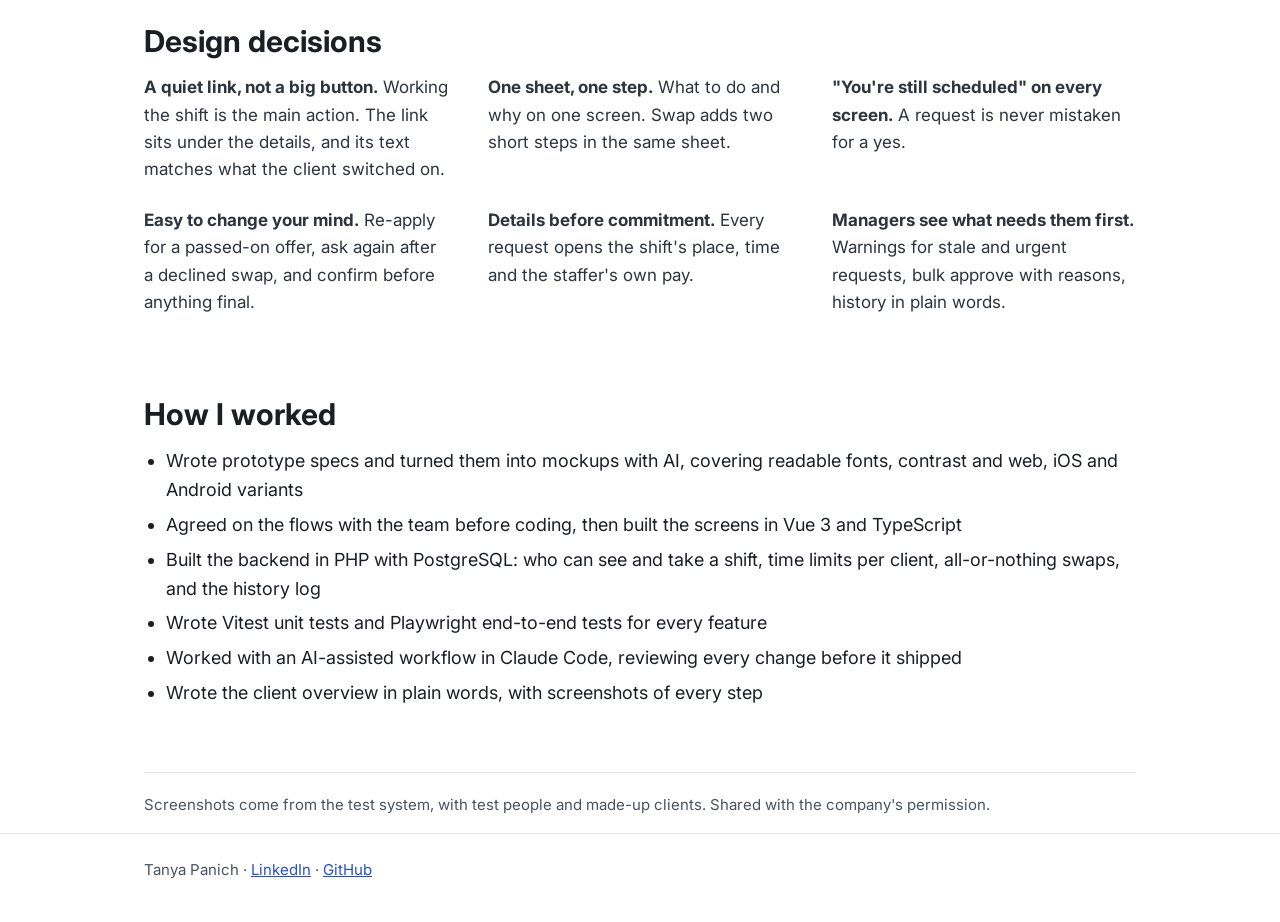
==== commit 47c90c9d: "Add files via upload" ====
--- a/shift-coverage/index.html
+++ b/shift-coverage/index.html
@@ -4,7 +4,7 @@
 <meta charset="utf-8">
 <meta name="viewport" content="width=device-width, initial-scale=1">
 <title>Shift Coverage case study · Tanya Panich</title>
-<meta name="description" content="UX case study: letting event staff cancel, offer up or swap a shift from their phone, with the manager in control.">
+<meta name="description" content="Case study: letting event staff cancel, offer up or swap a shift from their phone, with the manager in control. Designed and built end to end.">
 <link rel="preconnect" href="https://fonts.googleapis.com">
 <link rel="stylesheet" href="https://fonts.googleapis.com/css2?family=Inter:wght@400;600;700&display=swap">
 <link rel="stylesheet" href="../style.css">
@@ -16,12 +16,13 @@
 </div></header>
 
 <main class="wrap">
-<p class="eyebrow">UX case study</p>
+<p class="eyebrow">Case study</p>
 <h1>Shift Coverage: letting event staff cancel, offer up or swap a shift without leaving the manager out</h1>
-<p class="lead">A staff mobile app for iOS and Android, built with Vue 3, TypeScript, Pinia and Capacitor, and a web admin for a SaaS platform that event agencies use to staff field events. The team had no UI/UX designer. I designed and built Shift Coverage end to end, and wrote the feature overview for clients.</p>
+<p class="lead">A feature of the staff mobile app (iOS and Android) and the web admin of a SaaS platform that event agencies use to staff field events. The team had no UI/UX designer. I designed and built Shift Coverage end to end: the flows, the frontend, the backend and database, and the tests. I also wrote the feature overview for clients.</p>
 
 <div class="meta">
-<div><b>My role</b>UX flows and copy, frontend build, Vitest tests, client overview</div>
+<div><b>My role</b>UX flows and copy, frontend, backend and database, tests, client overview</div>
+<div><b>Stack</b>Vue 3, TypeScript, Pinia, Capacitor · PHP, PostgreSQL · Vitest, Playwright</div>
 <div><b>Users</b>Event staff on their phones; agency managers on the web</div>
 <div><b>Constraint</b>A manager approves every change; nothing moves on the schedule without them</div>
 </div>
@@ -120,7 +121,10 @@
 <h2>How I worked</h2>
 <ul>
 <li>Wrote prototype specs and turned them into mockups with AI, covering readable fonts, contrast and web, iOS and Android variants</li>
-<li>Agreed on the flows with the team before coding, then built them in Vue 3 and TypeScript with Vitest tests</li>
+<li>Agreed on the flows with the team before coding, then built the screens in Vue 3 and TypeScript</li>
+<li>Built the backend in PHP with PostgreSQL: who can see and take a shift, time limits per client, all-or-nothing swaps, and the history log</li>
+<li>Wrote Vitest unit tests and Playwright end-to-end tests for every feature</li>
+<li>Worked with an AI-assisted workflow in Claude Code, reviewing every change before it shipped</li>
 <li>Wrote the client overview in plain words, with screenshots of every step</li>
 </ul>
 
